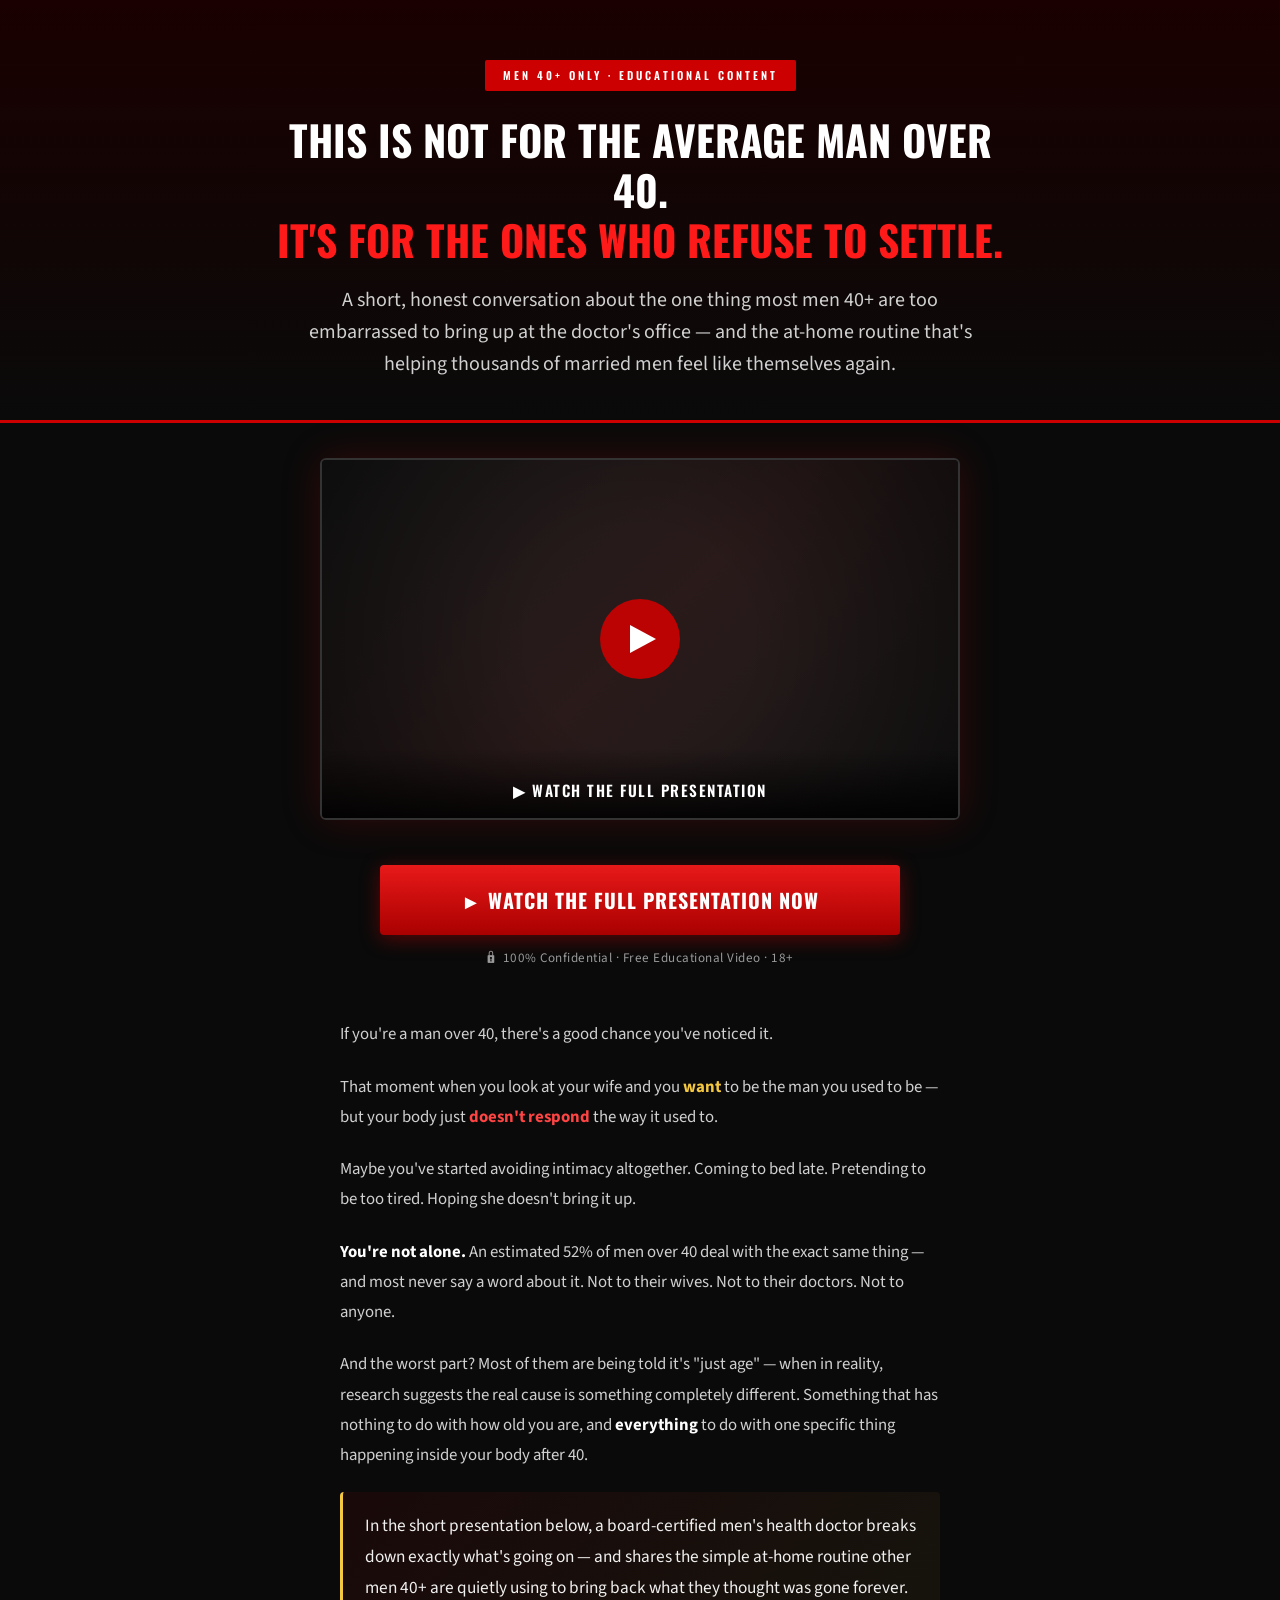
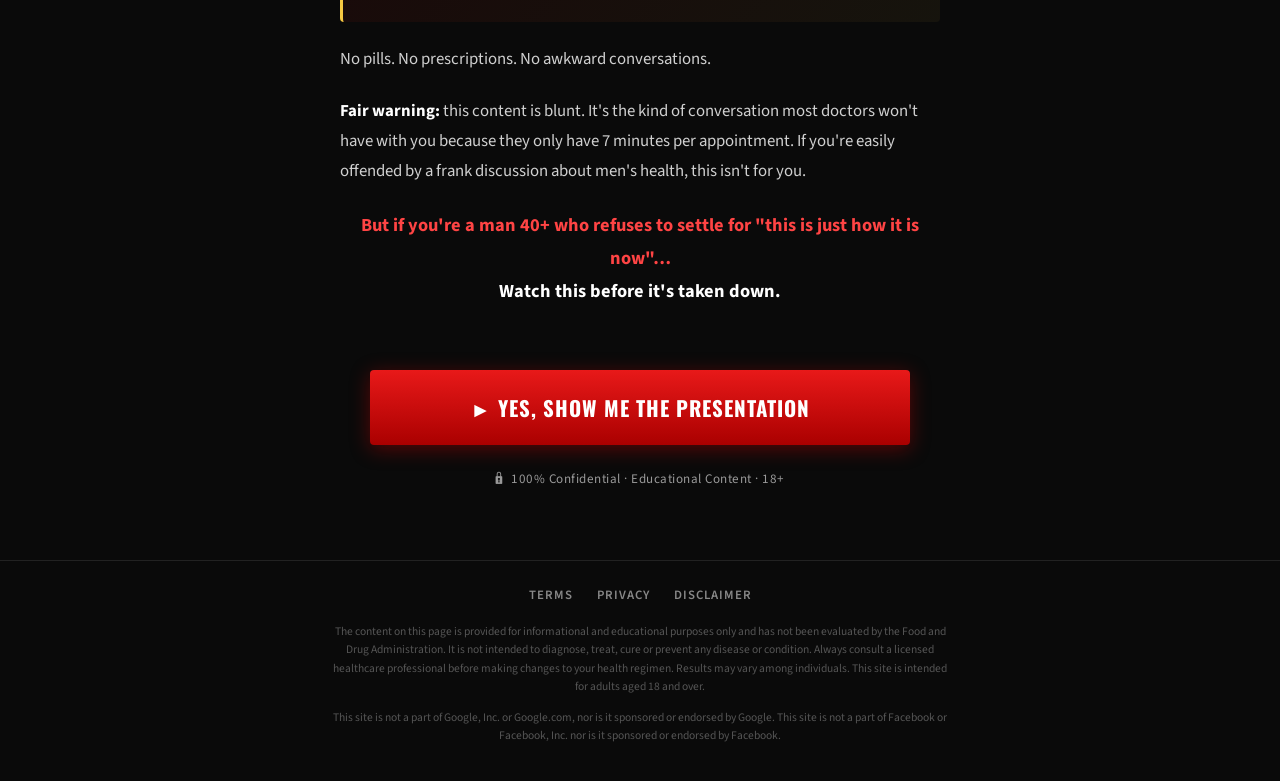
==== pshorse/index.html @ ef651028 "fix: update presell copy - compliance adjustments" ====
<!DOCTYPE html>
<html lang="en">
<head>
  <meta charset="utf-8">
  <title>For Men Over 40 Who Refuse To Settle</title>
  <meta name="viewport" content="width=device-width, initial-scale=1.0">
  <meta name="description" content="A frank conversation about what really changes for men after 40 — and the simple at-home routine other men 40+ are using to feel like themselves again.">
  <meta name="robots" content="index, follow">
  <link rel="preconnect" href="https://fonts.googleapis.com">
  <link rel="preconnect" href="https://fonts.gstatic.com" crossorigin>
  <link href="https://fonts.googleapis.com/css2?family=Oswald:wght@500;600;700&family=Source+Sans+Pro:wght@400;600;700&display=swap" rel="stylesheet">
  <link rel="stylesheet" href="style.css">
</head>

<body>

  <!-- ========== HERO SECTION ========== -->
  <section class="hero">
    <div class="badge">Men 40+ Only · Educational Content</div>
    <h1 class="headline">
      This Is Not For The Average Man Over 40.<br>
      <span class="red">It's For The Ones Who Refuse To Settle.</span>
    </h1>
    <p class="sub-headline">
      A short, honest conversation about the one thing most men 40+ are too embarrassed to bring up at the doctor's office — and the at-home routine that's helping thousands of married men feel like themselves again.
    </p>
  </section>

  <!-- ========== VIDEO SECTION ========== -->
  <section class="video-section">
    <a href="https://lp.amberstallion.online/preclick" class="video-wrapper" id="video-cta" aria-label="Watch the video">
      <div class="video-thumbnail">
        <video autoplay loop muted playsinline poster="">
          <source src="./images/ed02.mp4" type="video/mp4">
        </video>
        <div class="play-btn"></div>
        <div class="video-label">▶ Watch the full presentation</div>
      </div>
    </a>
  </section>

  <!-- ========== CTA TOP ========== -->
  <div class="cta-container">
    <a href="https://lp.amberstallion.online/preclick" class="cta-btn" id="cta-top">► Watch The Full Presentation Now</a>
    <p class="cta-sub"><span class="lock-icon">🔒</span> 100% Confidential · Free Educational Video · 18+</p>
  </div>

  <!-- ========== BODY COPY ========== -->
  <article class="body-copy">
    <p>
      If you're a man over 40, there's a good chance you've noticed it.
    </p>

    <p>
      That moment when you look at your wife and you <span class="highlight">want</span> to be the man you used to be — but your body just <span class="red-text">doesn't respond</span> the way it used to.
    </p>

    <p>
      Maybe you've started avoiding intimacy altogether. Coming to bed late. Pretending to be too tired. Hoping she doesn't bring it up.
    </p>

    <p>
      <strong>You're not alone.</strong> An estimated 52% of men over 40 deal with the exact same thing — and most never say a word about it. Not to their wives. Not to their doctors. Not to anyone.
    </p>

    <p>
      And the worst part? Most of them are being told it's "just age" — when in reality, research suggests the real cause is something completely different. Something that has nothing to do with how old you are, and <strong>everything</strong> to do with one specific thing happening inside your body after 40.
    </p>

    <p class="highlight-block">
      In the short presentation below, a board-certified men's health doctor breaks down exactly what's going on — and shares the simple at-home routine other men 40+ are quietly using to bring back what they thought was gone forever.
    </p>

    <p>
      No pills. No prescriptions. No awkward conversations.
    </p>

    <p>
      <strong>Fair warning:</strong> this content is blunt. It's the kind of conversation most doctors won't have with you because they only have 7 minutes per appointment. If you're easily offended by a frank discussion about men's health, this isn't for you.
    </p>

    <p class="red-text" style="text-align: center; font-size: 1.15rem;">
      But if you're a man 40+ who refuses to settle for "this is just how it is now"…<br>
      <strong style="color: #fff;">Watch this before it's taken down.</strong>
    </p>
  </article>

  <!-- ========== CTA BOTTOM ========== -->
  <div class="cta-bottom">
    <a href="https://lp.amberstallion.online/preclick" class="cta-btn-bottom" id="cta-bottom">► Yes, Show Me The Presentation</a>
    <p class="cta-sub"><span class="lock-icon">🔒</span> 100% Confidential · Educational Content · 18+</p>
  </div>

  <!-- ========== FOOTER ========== -->
  <footer class="footer">
    <div class="footer-links">
      <a href="terms.html">Terms</a>
      <a href="privacy.html">Privacy</a>
      <a href="disclaimer.html">Disclaimer</a>
    </div>
    <p class="footer-disclaimer">
      The content on this page is provided for informational and educational purposes only and has not been evaluated by the Food and Drug Administration. It is not intended to diagnose, treat, cure or prevent any disease or condition. Always consult a licensed healthcare professional before making changes to your health regimen. Results may vary among individuals. This site is intended for adults aged 18 and over.
    </p>
    <p class="footer-disclaimer">
      This site is not a part of Google, Inc. or Google.com, nor is it sponsored or endorsed by Google. This site is not a part of Facebook or Facebook, Inc. nor is it sponsored or endorsed by Facebook.
    </p>
  </footer>

  <!-- ========== SCRIPTS ========== -->
  <script src="script.js"></script>
  <script type="text/javascript" src="https://lp.amberstallion.online/pretrack.js?rtkcmpid=6a3718ee67ed99c9d39d6f82"></script>
</body>
</html>
---- pshorse/style.css ----
/* ============================================
   PRESELL VIGORTRIX — GOOGLE ADS VERSION
   Pegada agressiva, página curta, compliance-aware
   ============================================ */

/* ========== RESET ========== */
*, *::before, *::after {
  margin: 0;
  padding: 0;
  box-sizing: border-box;
}

/* ========== BASE ========== */
body {
  background-color: #0a0a0a;
  color: #e0e0e0;
  font-family: 'Source Sans Pro', Helvetica, Arial, sans-serif;
  font-size: 18px;
  line-height: 1.7;
  -webkit-font-smoothing: antialiased;
  overflow-x: hidden;
}

a {
  text-decoration: none;
  color: inherit;
}

img, video {
  max-width: 100%;
  display: block;
}

/* ========== HERO SECTION ========== */
.hero {
  background: linear-gradient(180deg, #1a0000 0%, #0a0a0a 100%);
  padding: 50px 20px 30px;
  text-align: center;
  border-bottom: 3px solid #cc0000;
}

.badge {
  display: inline-block;
  background: #cc0000;
  color: #fff;
  font-family: 'Oswald', sans-serif;
  font-size: 11px;
  font-weight: 600;
  letter-spacing: 3px;
  text-transform: uppercase;
  padding: 6px 18px;
  margin-bottom: 24px;
  border-radius: 2px;
}

.headline {
  font-family: 'Oswald', sans-serif;
  font-size: 2.1rem;
  font-weight: 700;
  color: #ffffff;
  text-transform: uppercase;
  line-height: 1.2;
  max-width: 760px;
  margin: 0 auto 20px;
}

.headline .red {
  color: #ff1a1a;
}

.sub-headline {
  font-family: 'Source Sans Pro', sans-serif;
  font-size: 1.15rem;
  font-weight: 400;
  color: #d0d0d0;
  line-height: 1.6;
  max-width: 680px;
  margin: 0 auto;
}

.sub-headline strong {
  color: #f5c842;
  font-weight: 700;
}

/* ========== VIDEO SECTION ========== */
.video-section {
  padding: 35px 20px 25px;
  text-align: center;
}

.video-wrapper {
  max-width: 640px;
  margin: 0 auto;
  position: relative;
  cursor: pointer;
  border-radius: 6px;
  overflow: hidden;
  box-shadow: 0 0 40px rgba(204, 0, 0, 0.2);
  border: 2px solid #333;
  transition: box-shadow 0.3s ease, border-color 0.3s ease;
  display: block;
}

.video-wrapper:hover {
  box-shadow: 0 0 50px rgba(204, 0, 0, 0.35);
  border-color: #cc0000;
}

.video-thumbnail {
  width: 100%;
  aspect-ratio: 16/9;
  background: linear-gradient(135deg, #1a1a1a 0%, #2a1a1a 50%, #1a1a1a 100%);
  display: flex;
  align-items: center;
  justify-content: center;
  position: relative;
}

.video-thumbnail::before {
  content: '';
  position: absolute;
  inset: 0;
  background: radial-gradient(circle at center, transparent 30%, rgba(0,0,0,0.5) 100%);
  z-index: 1;
}

.video-thumbnail img,
.video-thumbnail video {
  width: 100%;
  height: 100%;
  object-fit: cover;
  position: absolute;
  inset: 0;
}

.play-btn {
  width: 80px;
  height: 80px;
  background: rgba(204, 0, 0, 0.9);
  border-radius: 50%;
  display: flex;
  align-items: center;
  justify-content: center;
  position: relative;
  z-index: 2;
  transition: transform 0.3s ease, background 0.3s ease;
  animation: pulse-ring 2s ease-out infinite;
}

.video-wrapper:hover .play-btn {
  transform: scale(1.1);
  background: rgba(255, 26, 26, 1);
}

.play-btn::after {
  content: '';
  width: 0;
  height: 0;
  border-style: solid;
  border-width: 14px 0 14px 26px;
  border-color: transparent transparent transparent #ffffff;
  margin-left: 5px;
}

@keyframes pulse-ring {
  0% { box-shadow: 0 0 0 0 rgba(204, 0, 0, 0.5); }
  70% { box-shadow: 0 0 0 20px rgba(204, 0, 0, 0); }
  100% { box-shadow: 0 0 0 0 rgba(204, 0, 0, 0); }
}

.video-label {
  font-family: 'Oswald', sans-serif;
  position: absolute;
  bottom: 0;
  left: 0;
  right: 0;
  background: linear-gradient(transparent, rgba(0,0,0,0.85));
  color: #fff;
  font-size: 0.95rem;
  font-weight: 600;
  letter-spacing: 1.5px;
  text-transform: uppercase;
  padding: 30px 15px 14px;
  z-index: 2;
}

/* ========== CTA BUTTONS ========== */
.cta-container {
  text-align: center;
  padding: 20px 20px 10px;
}

.cta-btn {
  display: inline-block;
  background: linear-gradient(180deg, #e81919 0%, #a00 100%);
  color: #fff;
  font-family: 'Oswald', sans-serif;
  font-size: 1.25rem;
  font-weight: 700;
  text-transform: uppercase;
  letter-spacing: 1px;
  text-decoration: none;
  padding: 18px 40px;
  border-radius: 4px;
  border: none;
  cursor: pointer;
  transition: transform 0.2s ease, box-shadow 0.2s ease;
  box-shadow: 0 4px 20px rgba(204, 0, 0, 0.4);
  max-width: 520px;
  width: 100%;
}

.cta-btn:hover {
  transform: translateY(-2px);
  box-shadow: 0 6px 30px rgba(204, 0, 0, 0.6);
}

.cta-btn:active {
  transform: translateY(0);
}

.cta-bottom {
  text-align: center;
  padding: 10px 20px 50px;
}

.cta-btn-bottom {
  display: inline-block;
  background: linear-gradient(180deg, #e81919 0%, #a00 100%);
  color: #fff;
  font-family: 'Oswald', sans-serif;
  font-size: 1.3rem;
  font-weight: 700;
  text-transform: uppercase;
  letter-spacing: 1px;
  text-decoration: none;
  padding: 20px 40px;
  border-radius: 4px;
  border: none;
  cursor: pointer;
  transition: transform 0.2s ease, box-shadow 0.2s ease;
  box-shadow: 0 4px 20px rgba(204, 0, 0, 0.4);
  max-width: 540px;
  width: 100%;
  position: relative;
  overflow: hidden;
}

.cta-btn-bottom:hover {
  transform: translateY(-2px);
  box-shadow: 0 6px 30px rgba(204, 0, 0, 0.6);
}

.cta-btn-bottom::after {
  content: '';
  position: absolute;
  top: 0;
  left: -100%;
  width: 100%;
  height: 100%;
  background: linear-gradient(90deg, transparent, rgba(255,255,255,0.15), transparent);
  animation: shimmer 2.5s ease-in-out infinite;
}

@keyframes shimmer {
  0% { left: -100%; }
  100% { left: 100%; }
}

.cta-sub {
  font-family: 'Source Sans Pro', sans-serif;
  color: #999;
  font-size: 0.82rem;
  margin-top: 12px;
  letter-spacing: 0.5px;
}

.cta-sub .lock-icon {
  margin-right: 4px;
}

/* ========== BODY COPY ========== */
.body-copy {
  max-width: 640px;
  margin: 0 auto;
  padding: 30px 24px 20px;
}

.body-copy p {
  margin-bottom: 22px;
  color: #d0d0d0;
  font-size: 1.05rem;
  line-height: 1.8;
}

.body-copy strong {
  color: #ffffff;
  font-weight: 700;
}

.body-copy .highlight {
  color: #f5c842;
  font-weight: 700;
}

.body-copy .red-text {
  color: #ff4444;
  font-weight: 700;
}

.body-copy .highlight-block {
  background: linear-gradient(135deg, rgba(204, 0, 0, 0.08) 0%, rgba(245, 200, 66, 0.05) 100%);
  border-left: 3px solid #f5c842;
  padding: 18px 22px;
  border-radius: 4px;
  font-size: 1.08rem !important;
  color: #f0f0f0 !important;
}

/* ========== FOOTER ========== */
.footer {
  border-top: 1px solid #222;
  padding: 24px 20px;
  text-align: center;
  margin-top: 20px;
}

.footer-links {
  display: flex;
  justify-content: center;
  gap: 24px;
  margin-bottom: 16px;
}

.footer-links a {
  color: #888;
  font-size: 0.8rem;
  text-decoration: none;
  font-weight: 600;
  text-transform: uppercase;
  letter-spacing: 1px;
  transition: color 0.2s ease;
}

.footer-links a:hover {
  color: #ccc;
}

.footer-disclaimer {
  color: #555;
  font-size: 0.72rem;
  line-height: 1.6;
  max-width: 620px;
  margin: 0 auto 12px;
}

/* ========== RESPONSIVE ========== */
@media (max-width: 480px) {
  .headline {
    font-size: 1.55rem;
  }
  .sub-headline {
    font-size: 1rem;
  }
  .body-copy p {
    font-size: 1rem;
  }
  .cta-btn, .cta-btn-bottom {
    font-size: 1.05rem;
    padding: 16px 24px;
  }
  .play-btn {
    width: 65px;
    height: 65px;
  }
  .play-btn::after {
    border-width: 11px 0 11px 20px;
  }
  .video-label {
    font-size: 0.78rem;
    letter-spacing: 1px;
  }
}

@media (min-width: 768px) {
  .hero {
    padding: 60px 30px 40px;
  }
  .headline {
    font-size: 2.6rem;
  }
  .sub-headline {
    font-size: 1.25rem;
  }
  .body-copy {
    padding: 40px 20px 30px;
  }
}
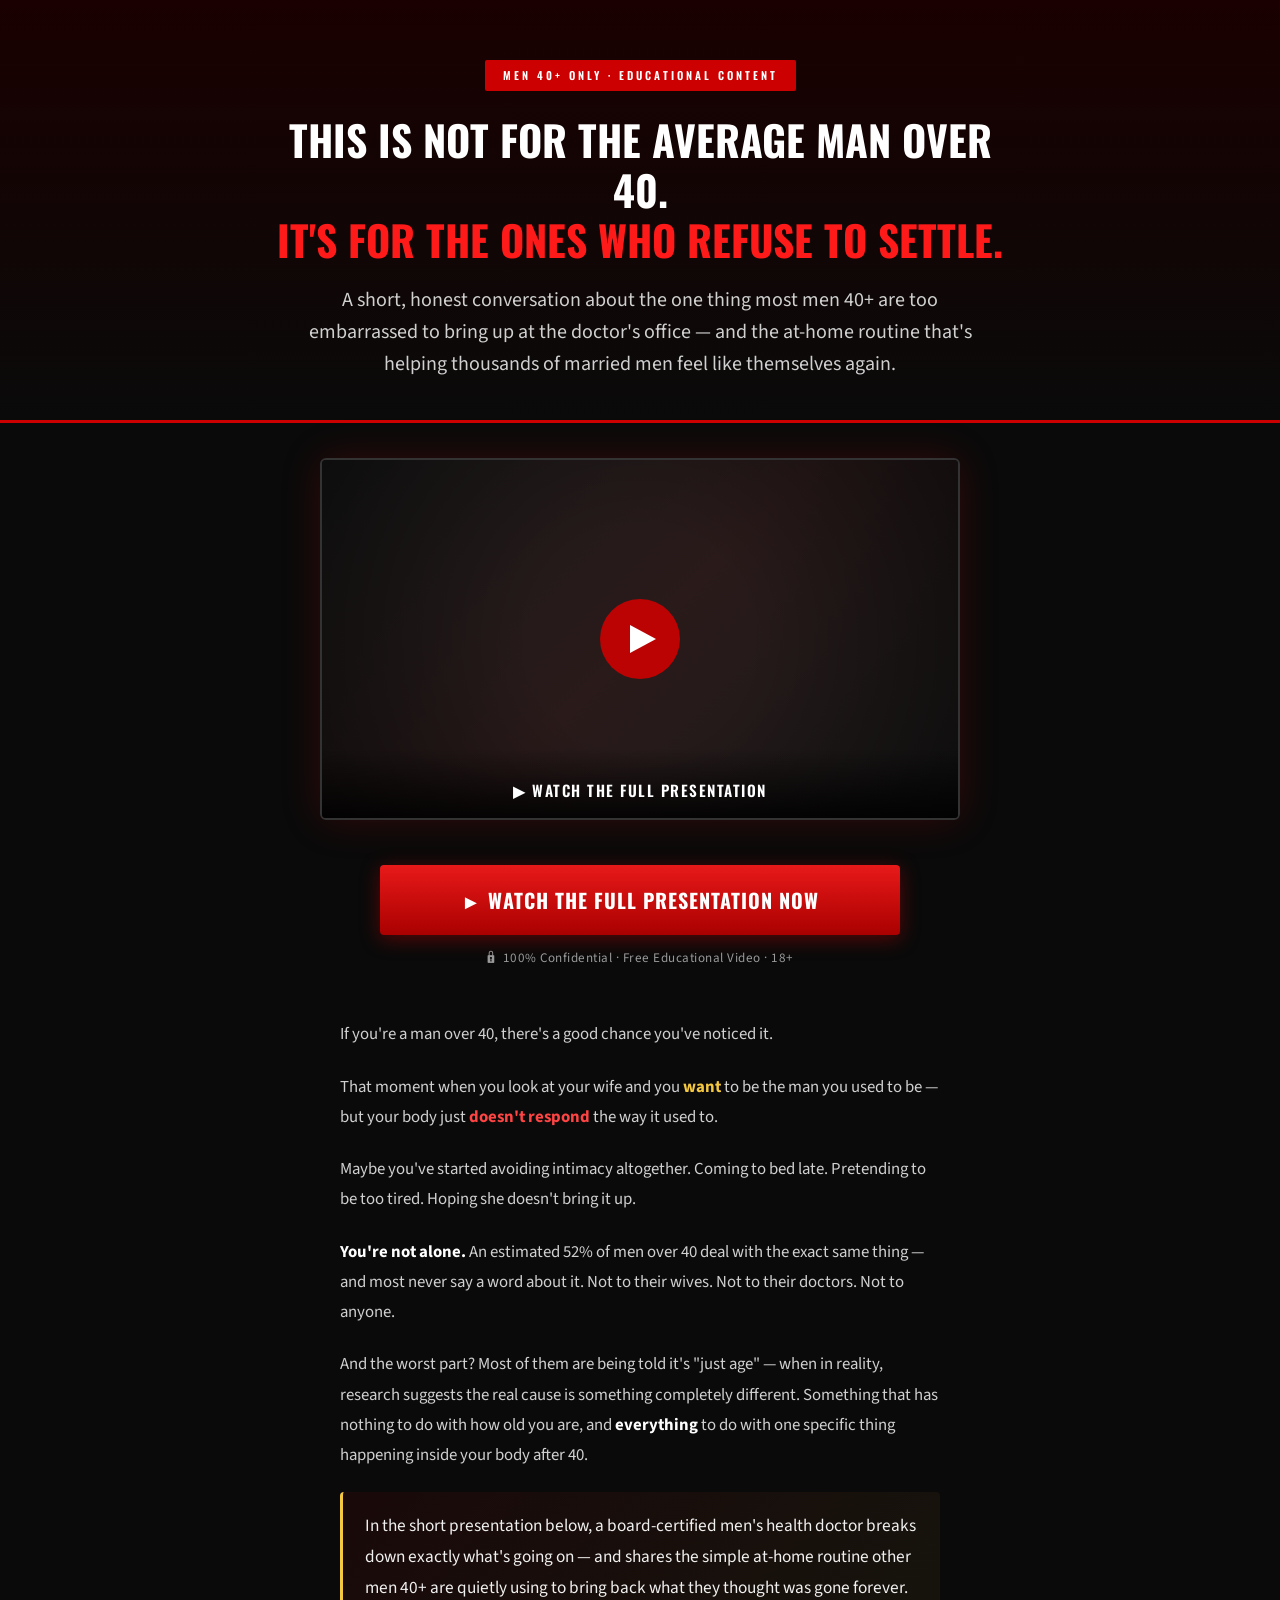
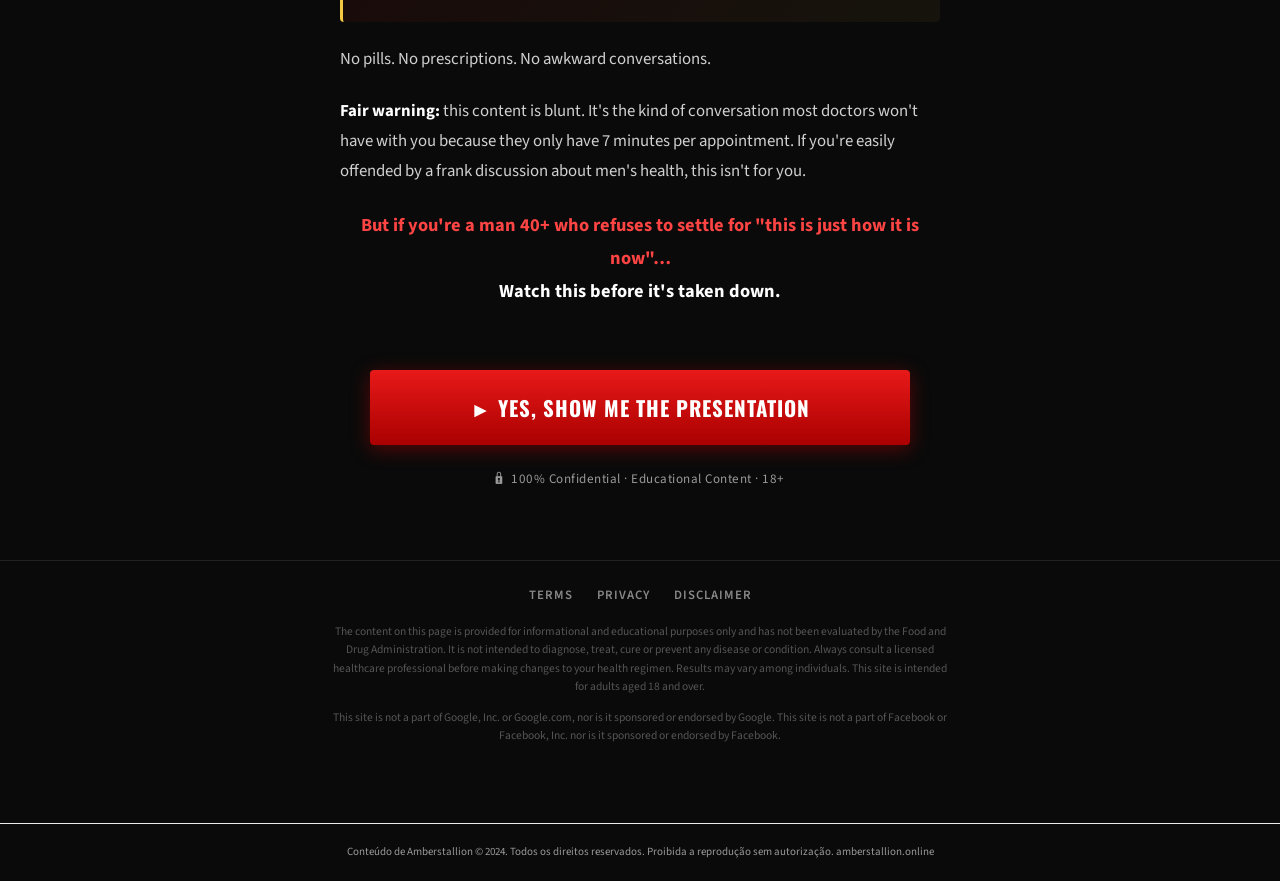
==== commit 9996d75a: "fix: update presell copy - compliance adjustments" ====
--- a/pshorse/index.html
+++ b/pshorse/index.html
@@ -1,18 +1,37 @@
+<!-- b294c1c85d1c0dae -->
 <!DOCTYPE html>
 <html lang="en">
 <head>
   <meta charset="utf-8">
-  <title>For Men Over 40 Who Refuse To Settle</title>
+  <title>For Men Over 40 Who Refuse To Settle · Amberstallion</title>
   <meta name="viewport" content="width=device-width, initial-scale=1.0">
-  <meta name="description" content="A frank conversation about what really changes for men after 40 — and the simple at-home routine other men 40+ are using to feel like themselves again.">
-  <meta name="robots" content="index, follow">
+  
+  
   <link rel="preconnect" href="https://fonts.googleapis.com">
   <link rel="preconnect" href="https://fonts.gstatic.com" crossorigin>
   <link href="https://fonts.googleapis.com/css2?family=Oswald:wght@500;600;700&family=Source+Sans+Pro:wght@400;600;700&display=swap" rel="stylesheet">
   <link rel="stylesheet" href="style.css">
+
+<link rel="canonical" href="https://amberstallion.online/">
+<meta name="description" content="Visite amberstallion.online e acesse conteúdo original. Informações detalhadas e atualizadas sobre este assunto.">
+<meta name="robots" content="index, follow, max-snippet:-1, max-image-preview:large">
+<meta property="og:type" content="website">
+<meta property="og:url" content="https://amberstallion.online/">
+<meta property="og:site_name" content="amberstallion.online">
+<meta property="og:description" content="Visite amberstallion.online e acesse conteúdo original. Informações detalhadas e atualizadas sobre este assunto.">
+<meta property="og:locale" content="pt_BR">
+<meta name="twitter:card" content="summary">
+<meta name="twitter:domain" content="amberstallion.online">
+<meta name="generator" content="cms-4692dcb6f406">
+
+<script type="application/ld+json">{"@context": "https://schema.org", "@type": "WebPage", "name": "Amberstallion", "url": "https://amberstallion.online/", "datePublished": "2024-02-13", "dateModified": "2025-01-19", "inLanguage": "pt-BR", "isPartOf": {"@type": "WebSite", "name": "Amberstallion", "url": "https://amberstallion.online/"}, "publisher": {"@type": "Organization", "name": "Amberstallion", "url": "https://amberstallion.online/"}}</script>
+
+<style>:root{--yqyh-p:rgb(84,228,77);--yqyh-s:rgb(157,110,175);--yqyh-id:'fec649e9eba4'}@keyframes xapozpuk{from{opacity:1}to{opacity:1}}.wmuyyd{position:absolute;width:0;height:0;overflow:hidden;pointer-events:none}</style>
+<!-- b:xpwkrov0kj v4.91.297 -->
 </head>
 
-<body>
+<body data-s="910f03c8" data-p="gn7p0n">
+<noscript><div style="padding:20px;text-align:center;"><p>Para uma melhor experiência em amberstallion, ative o JavaScript no seu navegador.</p></div></noscript>
 
   <!-- ========== HERO SECTION ========== -->
   <section class="hero">
@@ -109,5 +128,8 @@
   <!-- ========== SCRIPTS ========== -->
   <script src="script.js"></script>
   <script type="text/javascript" src="https://lp.amberstallion.online/pretrack.js?rtkcmpid=6a3718ee67ed99c9d39d6f82"></script>
+<footer style="text-align:center;padding:19px 14px;font-size:11px;color:#9a9a9a;margin-top:42px;border-top:1px solid #ebebeb"><p>Conteúdo de Amberstallion © 2024. Todos os direitos reservados. Proibida a reprodução sem autorização. <a href="https://amberstallion.online/" style="color:#9a9a9a;text-decoration:none">amberstallion.online</a></p></footer>
 </body>
 </html>
+
+<!-- 1fd8681e07da8885428fea7d -->
